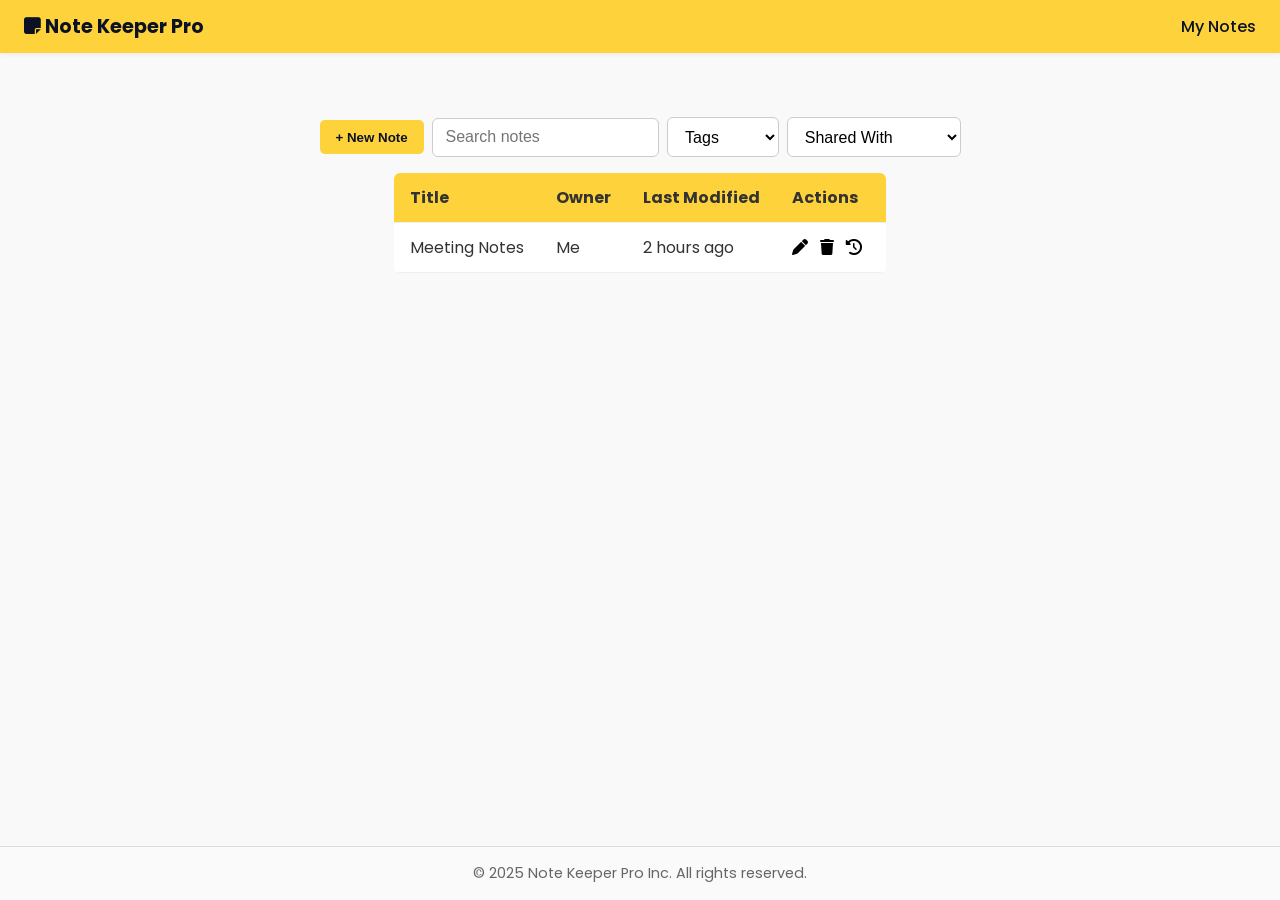
==== src/main/resources/static/index.html @ 64f8ca30 "added static front-end files" ====
<!DOCTYPE html>
<html lang="en">

<head>
    <meta charset="UTF-8" />
    <meta name="viewport" content="width=device-width, initial-scale=1" />
    <title>Note Manager</title>
    <link rel="stylesheet" href="css/home.css" />
    <link rel="stylesheet" href="css/components/navbar.css">
    <link rel="stylesheet" href="css/components/footer.css">
    <link rel="stylesheet" href="https://cdnjs.cloudflare.com/ajax/libs/font-awesome/6.5.0/css/all.min.css">
    <link href="https://fonts.googleapis.com/css2?family=Poppins:wght@400;500;600;700&display=swap" rel="stylesheet">
</head>

<body>
    <div class="page-wrapper">

        <div data-include="components/navbar.html"></div>

        <div class="page-container">
            <header class="top-bar">
                <div class="top-left">
                    <button class="new-note">+ New Note</button>
                    <input type="text" class="search" placeholder="Search notes" />
                    <select class="filter">
                        <option value="">Tags</option>
                        <option>Work</option>
                        <option>Personal</option>
                    </select>
                    <select class="filter">
                        <option value="">Shared With</option>
                        <option>Only Me</option>
                        <option>Shared by Others</option>
                    </select>
                </div>
            </header>

            <main class="main-content">
                <section class="notes-table">
                    <table>
                        <thead>
                            <tr>
                                <th>Title</th>
                                <th>Owner</th>
                                <th>Last Modified</th>
                                <th>Actions</th>
                            </tr>
                        </thead>
                        <tbody>
                            <tr>
                                <td>Meeting Notes</td>
                                <td>Me</td>
                                <td>2 hours ago</td>
                                <td>
                                    <button class="edit"><i class="fas fa-pen"></i></button>
                                    <button class="delete"><i class="fas fa-trash"></i></button>
                                    <button class="history"><i class="fas fa-clock-rotate-left"></i></button>
                                </td>
                            </tr>
                        </tbody>
                    </table>
                    <div id="versionPanel" class="version-history-panel hidden">
                        <h3>Version History - [Note Title]</h3>
                        <ul class="version-list">
                            <li>Today 14:32 <button>Restore</button></li>
                            <li>Today 13:12 <button>Restore</button></li>
                        </ul>
                    </div>

                </section>
            </main>
        </div>
        <div id="newNoteModal" class="modal hidden">
            <div class="modal-content">
                <h2>Create New Note</h2>
                <label>Title:</label>
                <input type="text" id="noteTitle" placeholder="Enter note title" />

                <label>Tags:</label>
                <div class="tags">
                    <label><input type="checkbox" value="Work" /> Work</label>
                    <label><input type="checkbox" value="Personal" /> Personal</label>
                    <label><input type="checkbox" value="Ideas" /> Ideas</label>
                </div>

                <div class="modal-actions">
                    <button onclick="createNote()">Create</button>
                    <button onclick="closeModal()">Cancel</button>
                </div>
            </div>
        </div>
        <div id="shareModal" class="modal hidden">
            <div class="modal-content">
                <h2>Share Note</h2>

                <label for="shareWith">Share with:</label>
                <input type="text" id="shareWith" placeholder="Enter username or email" />

                <label for="permission">Permission:</label>
                <select id="permission">
                    <option value="view">View</option>
                    <option value="edit">Edit</option>
                </select>

                <div class="modal-actions">
                    <button onclick="shareNote()">Share</button>
                    <button onclick="closeShareModal()">Cancel</button>
                </div>
            </div>
        </div>
        <div data-include="components/footer.html"></div>
    </div>

    <script src="js/component-loader.js"></script>
    <script src="js/pages/index.js"></script>
</body>

</html>
---- src/main/resources/static/css/home.css ----
* {
    box-sizing: border-box;
    margin: 0;
    padding: 0;
}

body {
    font-family: "Poppins", "Segoe UI", Tahoma, Geneva, Verdana, sans-serif;
    background: #f9f9f9;
    color: #333;
}

.page-container {
    max-width: 1200px;
    margin: 2rem auto;
    padding: 1rem;
    display: flex;
    flex-direction: column;
    align-items: center;
    flex: 1;
}

.top-bar {
    display: flex;
    justify-content: space-between;
    align-items: center;
    flex-wrap: wrap;
    margin-bottom: 1rem;
}

.top-left {
    display: flex;
    flex-wrap: wrap;
    gap: 0.5rem;
    align-items: center;
}

.search,
.filter {
    padding: 0.6rem 0.8rem;
    font-size: 1rem;
    border: 1px solid #ccc;
    border-radius: 6px;
    outline: none;
    background-color: #fff;
    transition: border-color 0.3s ease, box-shadow 0.3s ease;
}

.search:focus,
.filter:focus {
    border-color: #fed23b;
    box-shadow: 0 0 0 2px rgba(254, 210, 59, 0.3);
}

.new-note {
    background-color: #fed23b;
    color: #0c1224;
    border: none;
    padding: 0.6rem 1rem;
    font-weight: bold;
    border-radius: 5px;
    cursor: pointer;
}

.notes-table table {
    width: 100%;
    border-collapse: collapse;
    background: white;
    border-radius: 6px;
    overflow: hidden;
}

.notes-table th,
.notes-table td {
    text-align: left;
    padding: 0.75rem 1rem;
    border-bottom: 1px solid #eee;
}

.notes-table th {
    background: #fed23b;
}

.notes-table button {
    margin-right: 0.5rem;
    background: none;
    border: none;
    font-size: 1rem;
    cursor: pointer;
}

.notes-table .edit:hover {
    color: #fed23b;
}

.notes-table .delete:hover {
    color: #ff0000;
}

.notes-table .history:hover {
    color: #000;
}

.version-history-panel {
    width: 100%;
    background-color: #fff;
    border: 1px solid #ddd;
    border-radius: 6px;
    padding: 1rem;
    box-shadow: 0 2px 6px rgba(0, 0, 0, 0.05);
    margin-bottom: 1rem;
}

.version-history-panel h3 {
    margin-bottom: 0.75rem;
    font-size: 1.1rem;
}

.version-list {
    list-style: none;
    display: flex;
    flex-direction: column;
    gap: 0.5rem;
}

.version-list li {
    display: flex;
    justify-content: space-between;
    align-items: center;
    padding: 0.4rem 0;
    border-bottom: 1px solid #eee;
}

.version-list li:last-child {
    border-bottom: none;
}

.version-list button {
    background: #fed23b;
    color: #000;
    padding: 0.3rem 0.6rem;
    border: none;
    border-radius: 4px;
    font-size: 0.85rem;
    cursor: pointer;
}

.version-list button:hover {
    background: #f0c926;
}

.main-content {
    display: flex;
}

.modal {
    position: fixed;
    inset: 0;
    background-color: rgba(0, 0, 0, 0.5);
    display: flex;
    justify-content: center;
    align-items: center;
    z-index: 1000;
}

.modal-content {
    background: #fff;
    padding: 2rem;
    border-radius: 8px;
    width: 90%;
    max-width: 400px;
    box-shadow: 0 5px 20px rgba(0, 0, 0, 0.15);
}

.modal-content h2 {
    margin-bottom: 1rem;
}

.modal-content input[type="text"] {
    width: 100%;
    padding: 0.6rem;
    margin-bottom: 1rem;
    border: 1px solid #ccc;
    border-radius: 5px;
}

.tags label {
    display: block;
    margin-bottom: 0.5rem;
}

.modal-actions {
    display: flex;
    justify-content: flex-end;
    gap: 1rem;
}

.modal-actions button {
    padding: 0.5rem 1rem;
    background-color: #fed23b;
    border: none;
    border-radius: 5px;
    cursor: pointer;
}

.modal-actions button:hover {
    background-color: #f0c926;
}

#shareModal input,
#shareModal select {
  width: 100%;
  padding: 0.6rem;
  margin-bottom: 1rem;
  border: 1px solid #ccc;
  border-radius: 5px;
}

#shareModal label {
  font-size: 0.9rem;
  font-weight: 500;
  margin-bottom: 0.25rem;
  display: block;
}

.page-wrapper {
    display: flex;
    flex-direction: column;
    min-height: 100vh;
}

.hidden {
    display: none;
}

@media (max-width: 900px) {
    .main-content {
        flex-direction: column;
    }

    .version-sidebar {
        width: 100%;
        border-left: none;
        border-top: 1px solid #ccc;
        margin-left: 0;
        margin-top: 1rem;
    }

    .top-left {
        flex-direction: column;
        align-items: stretch;
    }

    .filter,
    .search,
    .new-note {
        width: 100%;
    }
}
---- src/main/resources/static/css/components/navbar.css ----
.navbar {
    width: 100%;
    background-color: #fed23b;
    padding: 0.75rem 1.5rem;
    display: flex;
    justify-content: space-between;
    align-items: center;
    color: #0c1224;
    font-weight: bold;
    box-shadow: 0 2px 4px rgba(0, 0, 0, 0.05);
    margin-bottom: 1rem;
}

.nav-left .logo {
    font-size: 1.2rem;
}

.nav-right a {
    margin-left: 1.25rem;
    color: #0c1224;
    text-decoration: none;
    font-weight: 500;
}

.nav-right a:hover {
    text-decoration: none;
}
---- src/main/resources/static/css/components/footer.css ----
.footer {
    background-color: #fafafa;
    border-top: 1px solid #ddd;
    padding: 1rem;
    text-align: center;
    font-size: 0.9rem;
    color: #666;
    margin-top: 2rem;
}
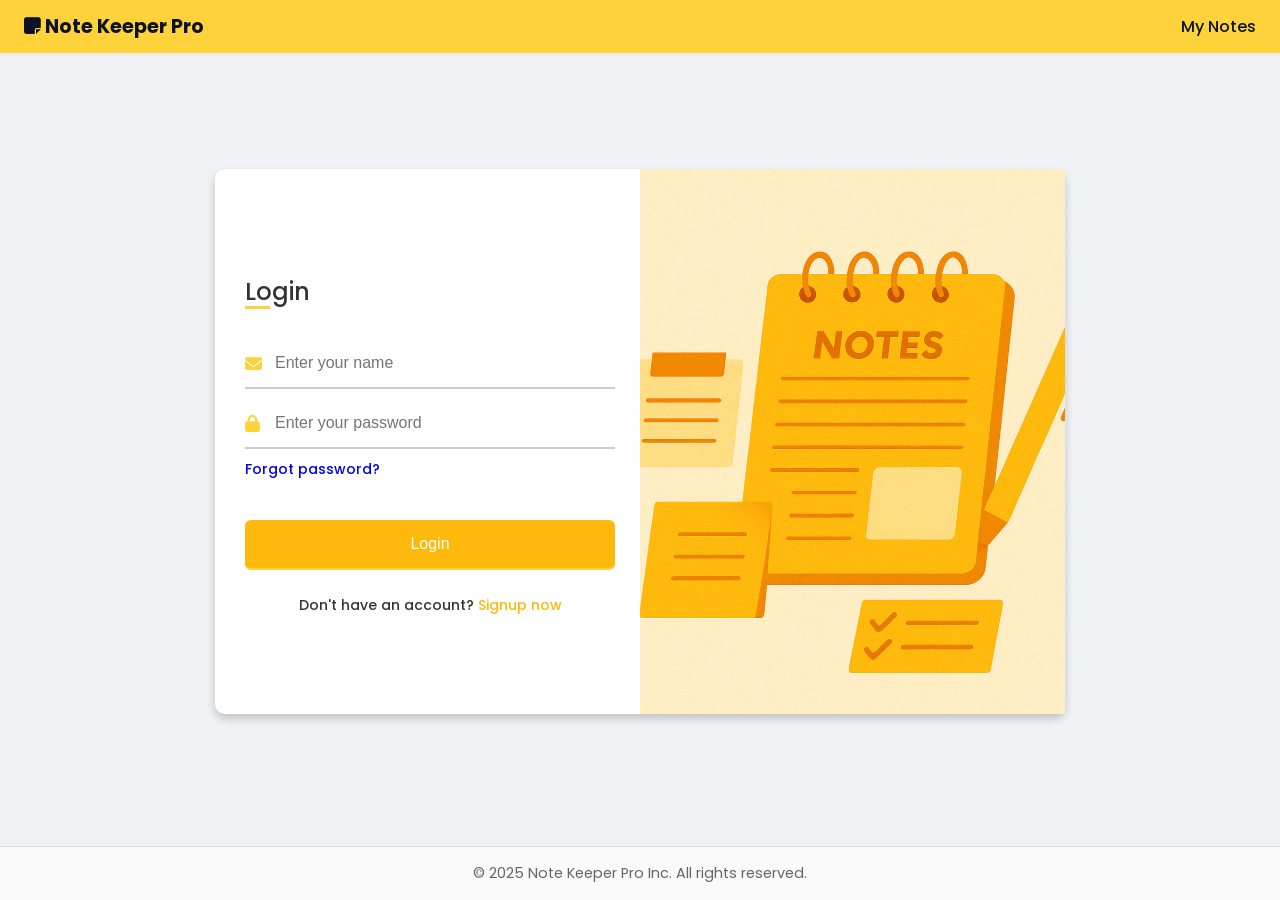
==== commit e44b9735: "added home page functionalities (newNote, showHistory, filter by tags, searching by title, sharing a" ====
--- a/src/main/resources/static/index.html
+++ b/src/main/resources/static/index.html
@@ -20,18 +20,22 @@
         <div class="page-container">
             <header class="top-bar">
                 <div class="top-left">
-                    <button class="new-note">+ New Note</button>
+                    <button class="new-note" id="createNoteBtn">+ New Note</button>
                     <input type="text" class="search" placeholder="Search notes" />
-                    <select class="filter">
+                    <select class="filter" id="tagFilter">
                         <option value="">Tags</option>
-                        <option>Work</option>
-                        <option>Personal</option>
+                        <option value="PERSONAL">PERSONAL</option>
+                        <option value="WORK">WORK</option>
+                        <option value="STUDY">STUDY</option>
+                        <option value="IMPORTANT">IMPORTANT</option>
+                        <option value="IDEA">WORK</option>
+                        <option value="OTHER">OTHER</option>
                     </select>
-                    <select class="filter">
+                    <!-- <select class="filter">
                         <option value="">Shared With</option>
                         <option>Only Me</option>
                         <option>Shared by Others</option>
-                    </select>
+                    </select> -->
                 </div>
             </header>
 
@@ -43,6 +47,7 @@
                                 <th>Title</th>
                                 <th>Owner</th>
                                 <th>Last Modified</th>
+                                <th>Tag</th>
                                 <th>Actions</th>
                             </tr>
                         </thead>
@@ -53,7 +58,7 @@
                                 <td>2 hours ago</td>
                                 <td>
                                     <button class="edit"><i class="fas fa-pen"></i></button>
-                                    <button class="delete"><i class="fas fa-trash"></i></button>
+                                    <!-- <button class="delete"><i class="fas fa-trash"></i></button> -->
                                     <button class="history"><i class="fas fa-clock-rotate-left"></i></button>
                                 </td>
                             </tr>
@@ -78,14 +83,17 @@
 
                 <label>Tags:</label>
                 <div class="tags">
-                    <label><input type="checkbox" value="Work" /> Work</label>
-                    <label><input type="checkbox" value="Personal" /> Personal</label>
-                    <label><input type="checkbox" value="Ideas" /> Ideas</label>
+                    <label><input type="radio" name="tag" value="PERSONAL" />  PERSONAL</label>
+                    <label><input type="radio" name="tag" value="WORK" /> WORK</label>
+                    <label><input type="radio" name="tag" value="STUDY" /> STUDY</label>
+                    <label><input type="radio" name="tag" value="IMPORTANT" /> IMPORTANT</label>
+                    <label><input type="radio" name="tag" value="IDEA" /> IDEA</label>
+                    <label><input type="radio" name="tag" value="OTHER" /> OTHER</label>
                 </div>
 
                 <div class="modal-actions">
-                    <button onclick="createNote()">Create</button>
-                    <button onclick="closeModal()">Cancel</button>
+                    <button id="createNoteSubmitBtn">Create</button>
+                    <button id="cancelCreateNoteBtn">Cancel</button>
                 </div>
             </div>
         </div>
@@ -98,13 +106,13 @@
 
                 <label for="permission">Permission:</label>
                 <select id="permission">
-                    <option value="view">View</option>
-                    <option value="edit">Edit</option>
+                    <option value="VIEW">View</option>
+                    <option value="EDIT">Edit</option>
                 </select>
 
                 <div class="modal-actions">
-                    <button onclick="shareNote()">Share</button>
-                    <button onclick="closeShareModal()">Cancel</button>
+                    <button id="shareBtn">Share</button>
+                    <button id="cancelShareBtn">Cancel</button>
                 </div>
             </div>
         </div>
@@ -112,7 +120,7 @@
     </div>
 
     <script src="js/component-loader.js"></script>
-    <script src="js/pages/index.js"></script>
+    <script type="module" src="js/pages/index.js"></script>
 </body>
 
 </html>
--- a/src/main/resources/static/css/home.css
+++ b/src/main/resources/static/css/home.css
@@ -93,12 +93,17 @@
     color: #fed23b;
 }
 
-.notes-table .delete:hover {
+.notes-table .history:hover {
     color: #ff0000;
 }
 
-.notes-table .history:hover {
-    color: #000;
+.clickable-title {
+    cursor: pointer;
+    text-decoration: underline;
+}
+
+.clickable-title:hover {
+    color: #fed23b;
 }
 
 .version-history-panel {
